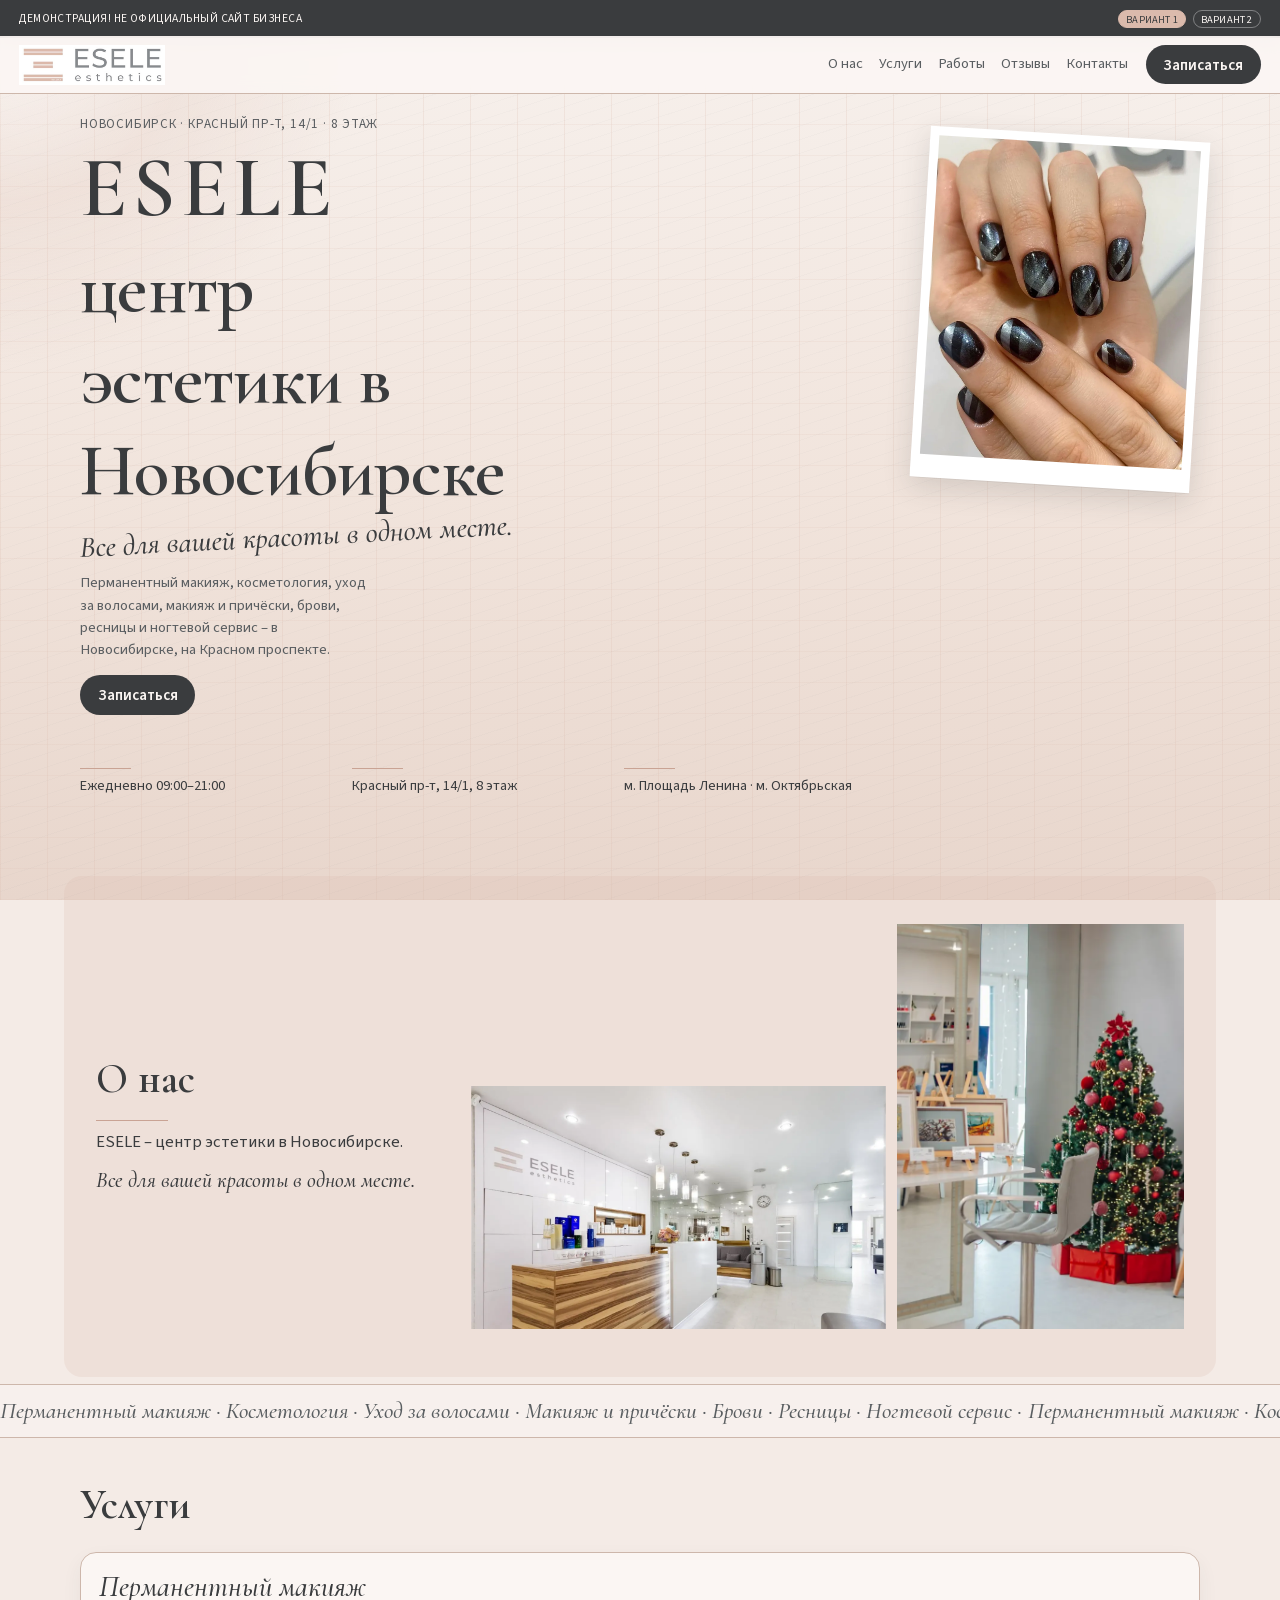
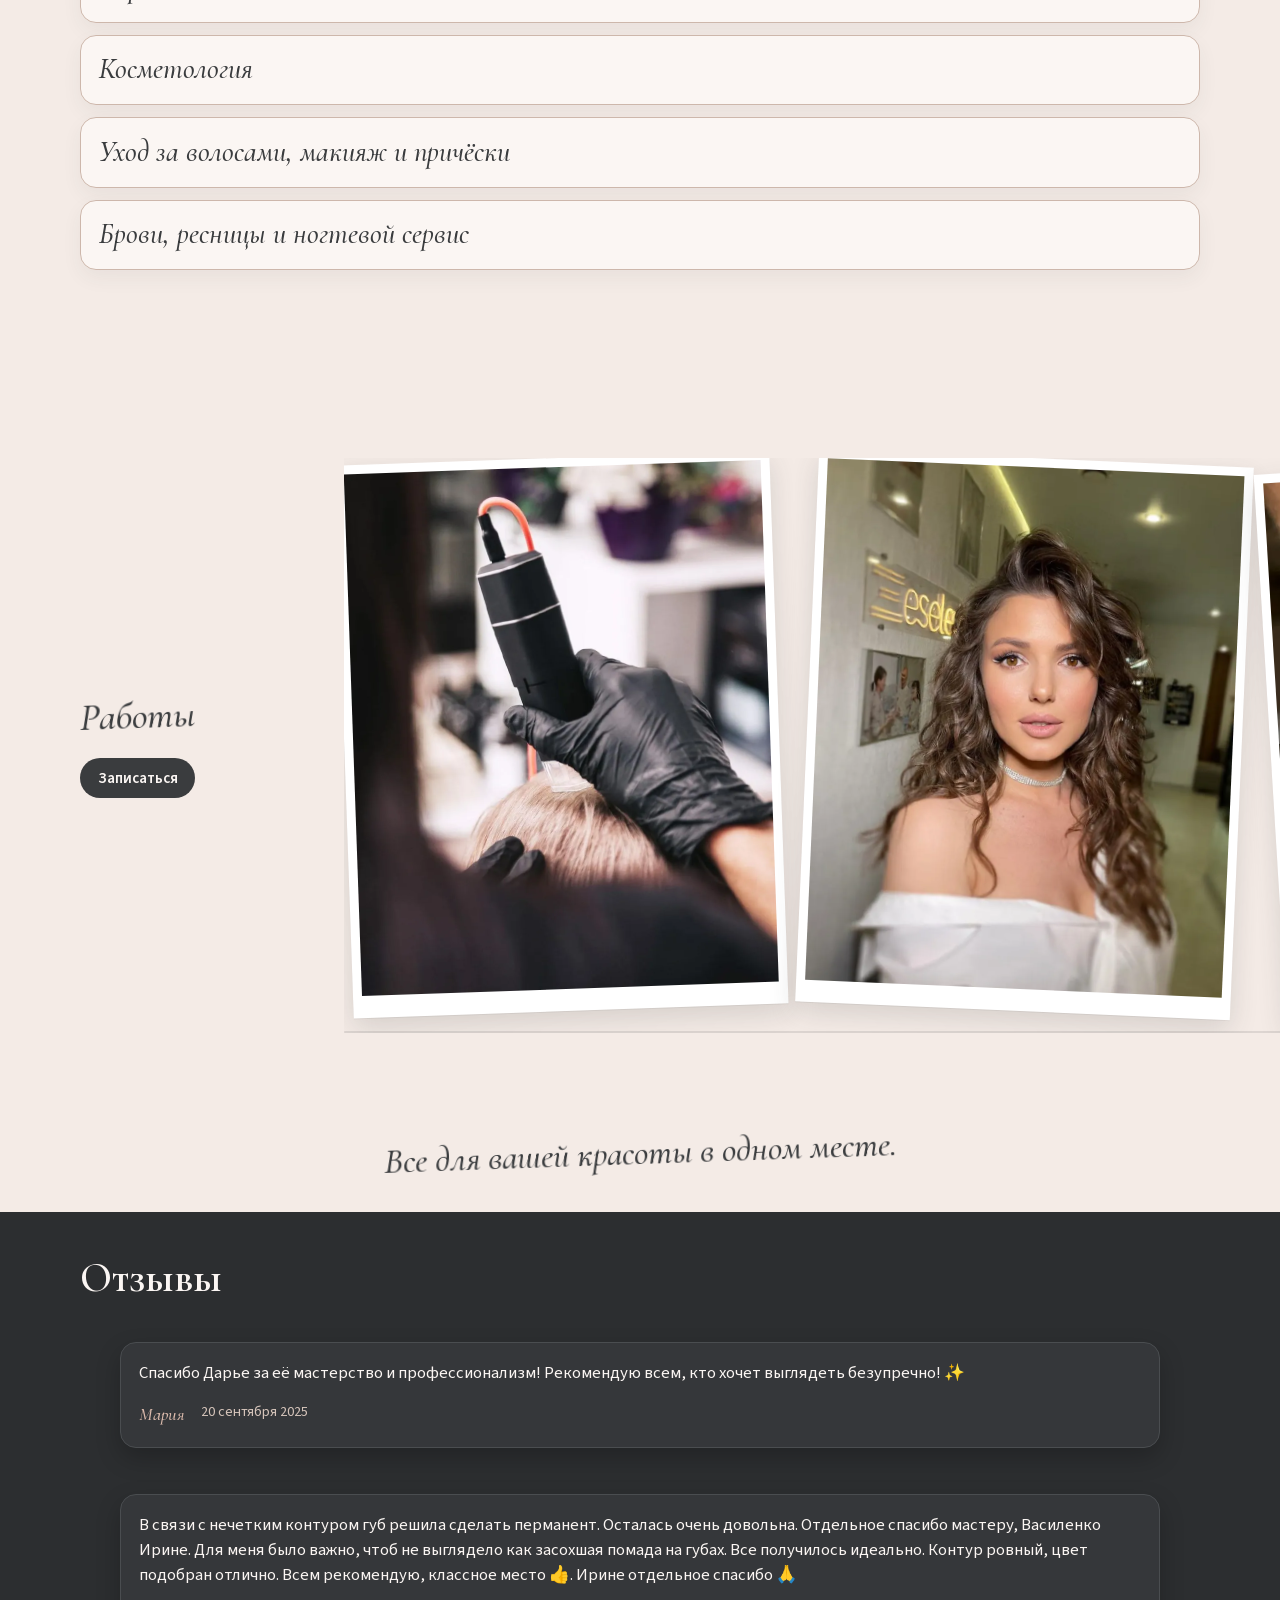
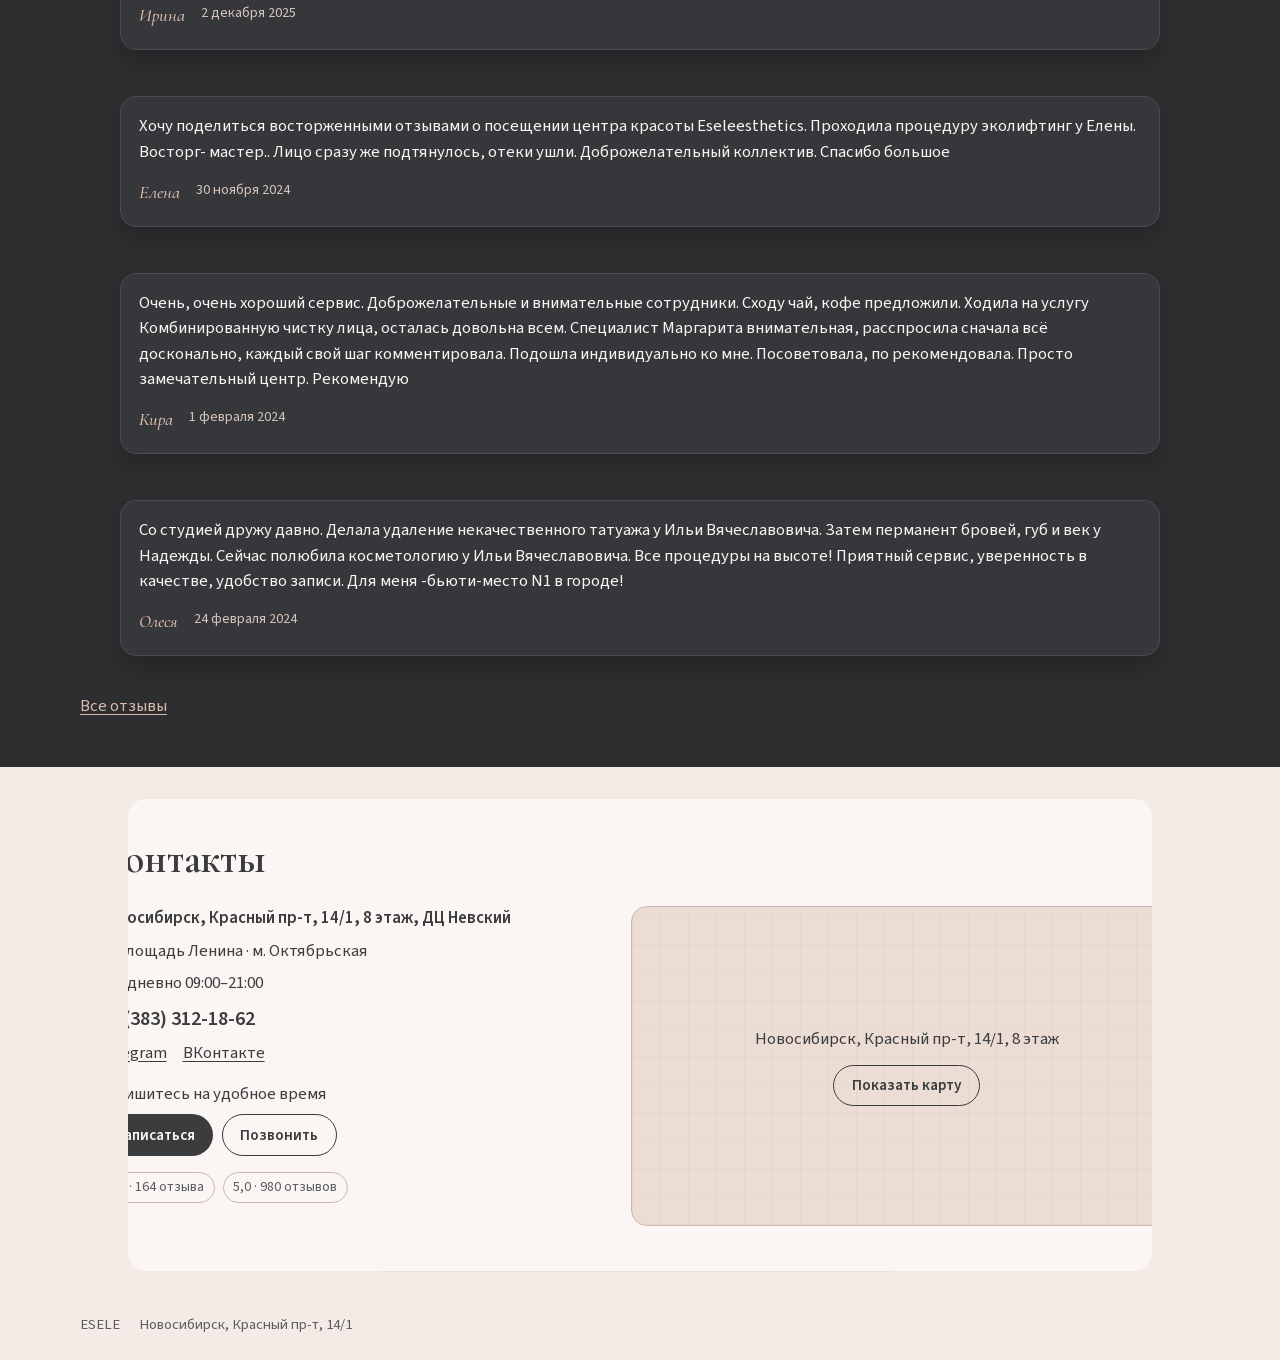
==== index.html @ 3fd89e83 "Demo site" ====
<!DOCTYPE html>
<html lang="ru">
<head>
<meta charset="utf-8">
<meta name="viewport" content="width=device-width, initial-scale=1.0">
<meta name="robots" content="noindex, nofollow">
<title>ESELE · центр эстетики в Новосибирске</title>
<meta name="description" content="ESELE – центр эстетики в Новосибирске. Перманентный макияж, косметология, уход за волосами, макияж и причёски, брови, ресницы и ногтевой сервис.">
<meta name="theme-color" content="#DBBAAC">
<link rel="icon" sizes="any" href="logos/favicon.ico">
<link rel="icon" type="image/png" sizes="32x32" href="logos/favicon-32x32.png">
<link rel="apple-touch-icon" sizes="180x180" href="logos/apple-touch-icon.png">
<link rel="preload" href="fonts/cormorant-600.woff2" as="font" type="font/woff2" crossorigin>
<link rel="preload" href="fonts/source-sans-400.woff2" as="font" type="font/woff2" crossorigin>
<link rel="stylesheet" href="css/fonts.css">
<link rel="stylesheet" href="css/styles.css">
<script>
(function(){var q=window.matchMedia("(prefers-reduced-motion: no-preference)");if(!q.matches)return;var h=document.documentElement;h.classList.add("m-on");setTimeout(function(){if(!h.classList.contains("m-ready"))h.classList.remove("m-on");},2500);})();
</script>
</head>
<body>
<a class="skip" href="#main">К содержанию</a>
<div class="spot" aria-hidden="true"></div>

<div class="demo" role="note">
  <p class="demo-line">ДЕМОНСТРАЦИЯ! НЕ ОФИЦИАЛЬНЫЙ САЙТ БИЗНЕСА</p>
  <nav class="switch" aria-label="Варианты макета">
    <a href="./" aria-current="page">Вариант 1</a>
    <a href="v2/">Вариант 2</a>
  </nav>
</div>

<header class="head">
  <a class="sign" href="#main">
    <img src="logos/logo.png" alt="ESELE esthetics" width="567" height="156">
  </a>
  <nav class="nav" aria-label="Разделы">
    <a href="#about">О нас</a>
    <a href="#services">Услуги</a>
    <a href="#gallery">Работы</a>
    <a href="#reviews">Отзывы</a>
    <a href="#contacts">Контакты</a>
  </nav>
  <a class="btn btn-book" href="https://n72038.yclients.com/company/84862/personal/select-services?o=">Записаться</a>
  <button class="burger" type="button" aria-expanded="false" aria-controls="menu" aria-label="Открыть меню">
    <span></span><span></span>
  </button>
</header>

<nav class="menu" id="menu" hidden>
  <a href="#about">О нас</a>
  <a href="#services">Услуги</a>
  <a href="#gallery">Работы</a>
  <a href="#reviews">Отзывы</a>
  <a href="#contacts">Контакты</a>
</nav>

<div class="top-spacer" aria-hidden="true"></div>

<main id="main">
  <section class="hero" aria-label="Первый экран">
    <div class="hero-copy">
      <p class="brow" data-rv data-h="2">Новосибирск · Красный пр-т, 14/1 · 8 этаж</p>
      <h1 data-words data-rv data-h="0">ESELE центр эстетики в Новосибирске</h1>
      <p class="note" data-rv data-h="2">Все для вашей красоты в одном месте.</p>
      <p class="visit" data-rv data-h="2">Перманентный макияж, косметология, уход за волосами, макияж и причёски, брови, ресницы и ногтевой сервис – в Новосибирске, на Красном проспекте.</p>
      <a class="btn btn-hero" href="https://n72038.yclients.com/company/84862/personal/select-services?o=">Записаться</a>
    </div>
    <figure class="polaroid hero-shot" data-tilt data-pin data-rv data-h="1">
      <img src="img/work-nails-manicure.webp" alt="Геометрический маникюр с покрытием кошачий глаз" width="986" height="1200" fetchpriority="high">
    </figure>
    <ul class="facts">
      <li data-rv data-h="2"><span class="rule" aria-hidden="true"></span>Ежедневно 09:00–21:00</li>
      <li data-rv data-h="2"><span class="rule" aria-hidden="true"></span>Красный пр-т, 14/1, 8 этаж</li>
      <li data-rv data-h="2"><span class="rule" aria-hidden="true"></span>м. Площадь Ленина · м. Октябрьская</li>
    </ul>
  </section>

  <section class="about" id="about" data-tone="soft">
    <div class="about-text">
      <h2 data-words data-rv>О нас</h2>
      <span class="rule rule-lead" data-rv aria-hidden="true"></span>
      <p data-rv>ESELE – центр эстетики в Новосибирске.</p>
      <p class="motto" data-lit data-rv>Все для вашей красоты в одном месте.</p>
    </div>
    <div class="about-photos" data-stagger>
      <figure class="shot" data-rv="cur">
        <img src="img/interior-reception-desk-esele-wall.webp" alt="Ресепшен и стена с знаком ESELE esthetics" width="1386" height="814" loading="lazy">
      </figure>
      <figure class="shot" data-rv="cur">
        <img src="img/interior-art-easels-christmas-tree.webp" alt="Уголок с мольбертами, зеркалом и ёлкой" width="613" height="866" loading="lazy">
      </figure>
    </div>
  </section>

  <div class="ticker" aria-hidden="true">
    <div class="ticker-track">
      <span class="ticker-run">Перманентный макияж · Косметология · Уход за волосами · Макияж и причёски · Брови · Ресницы · Ногтевой сервис · </span>
      <span class="ticker-run">Перманентный макияж · Косметология · Уход за волосами · Макияж и причёски · Брови · Ресницы · Ногтевой сервис · </span>
    </div>
  </div>

  <section class="services" id="services">
    <h2 data-words data-rv>Услуги</h2>
    <div class="stack" data-stack>
      <article class="card">
        <h3>Перманентный макияж</h3>
      </article>
      <article class="card">
        <h3>Косметология</h3>
      </article>
      <article class="card">
        <h3>Уход за волосами, макияж и причёски</h3>
      </article>
      <article class="card">
        <h3>Брови, ресницы и ногтевой сервис</h3>
      </article>
    </div>
  </section>

  <section class="gallery" id="gallery" data-lane>
    <div class="lane-pin">
      <div class="gallery-note">
        <h2 class="note" data-words data-rv>Работы</h2>
        <a class="btn" href="https://n72038.yclients.com/company/84862/personal/select-services?o=">Записаться</a>
      </div>
      <div class="lane-view">
        <div class="lane-track">
          <figure class="polaroid" data-pin data-rv>
            <img src="img/work-scalp-handheld-device.webp" alt="Работа с кожей головы: ручной аппарат на светлых волосах" width="960" height="1200" loading="lazy">
          </figure>
          <figure class="polaroid" data-pin data-rv>
            <img src="img/work-hair-curls-makeup.webp" alt="Макияж и длинные локоны" width="880" height="1100" loading="lazy">
          </figure>
          <figure class="polaroid" data-pin data-rv>
            <img src="img/work-pmu-lips-before-after.webp" alt="Перманентный макияж губ, два кадра рядом" width="1100" height="1100" loading="lazy">
          </figure>
          <figure class="polaroid" data-pin data-rv>
            <img src="img/work-pmu-brows-before-after.webp" alt="Оформление бровей, два кадра рядом" width="1100" height="1100" loading="lazy">
          </figure>
          <figure class="polaroid" data-pin data-rv>
            <img src="img/work-pmu-eyeliner-before-after.webp" alt="Межресничная стрелка, два кадра рядом" width="1100" height="1100" loading="lazy">
          </figure>
          <figure class="polaroid" data-pin data-rv>
            <img src="img/work-makeup-hair-evening.webp" alt="Макияж и собранная причёска" width="827" height="1100" loading="lazy">
          </figure>
          <figure class="polaroid" data-pin data-rv>
            <img src="img/work-brow-tint-correction.webp" alt="Окрашивание и коррекция бровей" width="565" height="1000" loading="lazy">
          </figure>
          <figure class="polaroid" data-pin data-rv>
            <img src="img/work-skin-before-after.webp" alt="Уход за кожей, два кадра лба рядом" width="562" height="1000" loading="lazy">
          </figure>
        </div>
        <div class="lane-progress" aria-hidden="true"><i></i></div>
      </div>
    </div>
  </section>

  <p class="motto-line" data-rv><span>Все для вашей красоты в одном месте.</span></p>

  <section class="reviews" id="reviews" data-tone="dark">
    <h2 data-words data-rv>Отзывы</h2>
    <div class="stack" data-stack>
      <blockquote class="card">
        <p>Спасибо Дарье за её мастерство и профессионализм! Рекомендую всем, кто хочет выглядеть безупречно! ✨</p>
        <footer><cite>Мария</cite> <time datetime="2025-09-20">20 сентября 2025</time></footer>
      </blockquote>
      <blockquote class="card">
        <p>В связи с нечетким контуром губ решила сделать перманент. Осталась очень довольна. Отдельное спасибо мастеру, Василенко Ирине. Для меня было важно, чтоб не выглядело как засохшая помада на губах. Все получилось идеально. Контур ровный, цвет подобран отлично. Всем рекомендую, классное место 👍. Ирине отдельное спасибо 🙏</p>
        <footer><cite>Ирина</cite> <time datetime="2025-12-02">2 декабря 2025</time></footer>
      </blockquote>
      <blockquote class="card">
        <p>Хочу поделиться восторженными отзывами о посещении центра красоты Eseleesthetics. Проходила процедуру эколифтинг у Елены. Восторг- мастер.. Лицо сразу же подтянулось, отеки ушли. Доброжелательный коллектив. Спасибо большое</p>
        <footer><cite>Елена</cite> <time datetime="2024-11-30">30 ноября 2024</time></footer>
      </blockquote>
      <blockquote class="card">
        <p>Очень, очень хороший сервис. Доброжелательные и внимательные сотрудники. Сходу чай, кофе предложили. Ходила на услугу Комбинированную чистку лица, осталась довольна всем. Специалист Маргарита внимательная, расспросила сначала всё досконально, каждый свой шаг комментировала. Подошла индивидуально ко мне. Посоветовала, по рекомендовала. Просто замечательный центр. Рекомендую</p>
        <footer><cite>Кира</cite> <time datetime="2024-02-01">1 февраля 2024</time></footer>
      </blockquote>
      <blockquote class="card">
        <p>Со студией дружу давно. Делала удаление некачественного татуажа у Ильи Вячеславовича. Затем перманент бровей, губ и век у Надежды. Сейчас полюбила косметологию у Ильи Вячеславовича. Все процедуры на высоте! Приятный сервис, уверенность в качестве, удобство записи. Для меня -бьюти-место N1 в городе!</p>
        <footer><cite>Олеся</cite> <time datetime="2024-02-24">24 февраля 2024</time></footer>
      </blockquote>
    </div>
    <p class="reviews-all"><a href="https://yandex.ru/maps/org/esele_esthetics_by_eselevich/1542896835/reviews/">Все отзывы</a></p>
  </section>

  <section class="contacts" id="contacts" data-panel>
    <h2 data-words data-rv>Контакты</h2>
    <div class="contacts-grid">
      <div class="contacts-info">
        <p class="place">Новосибирск, Красный пр-т, 14/1, 8 этаж, ДЦ Невский</p>
        <p class="metro">м. Площадь Ленина · м. Октябрьская</p>
        <p class="hours">Ежедневно 09:00–21:00</p>
        <p><a class="tel" href="tel:+73833121862">+7 (383) 312-18-62</a></p>
        <p class="chats">
          <a href="https://t.me/esele_esthtetics_nsk">Telegram</a>
          <a href="https://vk.com/esele.esthetics_54">ВКонтакте</a>
        </p>
        <p class="book-line">Запишитесь на удобное время</p>
        <div class="book-row">
          <a class="btn" href="https://n72038.yclients.com/company/84862/personal/select-services?o=">Записаться</a>
          <a class="btn btn-ghost" href="tel:+73833121862">Позвонить</a>
        </div>
        <p class="ratings">
          <a class="badge" href="https://yandex.ru/maps/org/esele_esthetics_by_eselevich/1542896835/">4,9 · 164 отзыва</a>
          <a class="badge" href="https://2gis.ru/novosibirsk/firm/141265770695436">5,0 · 980 отзывов</a>
        </p>
      </div>
      <div class="map" data-map>
        <p class="map-addr">Новосибирск, Красный пр-т, 14/1, 8 этаж</p>
        <button type="button" class="btn btn-ghost" data-map-btn>Показать карту</button>
      </div>
    </div>
  </section>
</main>

<footer class="foot">
  <p>ESELE</p>
  <p>Новосибирск, Красный пр-т, 14/1</p>
</footer>

<script src="js/motion.js" defer></script>
</body>
</html>
---- css/fonts.css ----
@font-face {
  font-family: "Cormorant Garamond";
  font-style: normal;
  font-weight: 600;
  font-display: swap;
  src: url("../fonts/cormorant-600.woff2") format("woff2");
}
@font-face {
  font-family: "Cormorant Garamond";
  font-style: italic;
  font-weight: 500;
  font-display: swap;
  src: url("../fonts/cormorant-italic-500.woff2") format("woff2");
}
@font-face {
  font-family: "Source Sans 3";
  font-style: normal;
  font-weight: 400;
  font-display: swap;
  src: url("../fonts/source-sans-400.woff2") format("woff2");
}
@font-face {
  font-family: "Source Sans 3";
  font-style: normal;
  font-weight: 600;
  font-display: swap;
  src: url("../fonts/source-sans-600.woff2") format("woff2");
}
---- css/styles.css ----
/* ESELE v1 · T3 Board */
:root {
  --peach: #DBBAAC;
  --peach-deep: #C9A394;
  --ink: #3A3C3E;
  --ink-soft: #5A5E61;
  --grey: #878B8E;
  --paper: #F4EBE6;
  --paper-2: #EBDCD4;
  --cream: #FBF6F3;
  --white: #fff;
  --dark: #2C2E30;
  --dark-2: #3A3C3E;
  --line: #CDB7AB;
  --top-h: 108px;
  --ease: cubic-bezier(.16, 1, .3, 1);
  --radius: 18px;
  --max: 1120px;
}
*, *::before, *::after { box-sizing: border-box; }
html, body { overflow-x: clip; }
html {
  scroll-behavior: smooth;
  background: var(--paper);
}
@media (prefers-reduced-motion: reduce) {
  html { scroll-behavior: auto; }
}
body {
  margin: 0;
  color: var(--ink);
  font-family: "Source Sans 3", system-ui, sans-serif;
  font-weight: 400;
  font-size: 1.05rem;
  line-height: 1.5;
  background: transparent;
  min-height: 100svh;
}
body::before {
  content: "";
  position: fixed;
  inset: 0;
  z-index: -2;
  height: 100lvh;
  pointer-events: none;
  background:
    repeating-linear-gradient(-18deg, rgba(135, 139, 142, .035) 0 1px, transparent 1px 13px),
    repeating-linear-gradient(90deg, rgba(219, 186, 172, .22) 0 1px, transparent 1px 47px),
    repeating-linear-gradient(0deg, rgba(219, 186, 172, .14) 0 1px, transparent 1px 31px),
    linear-gradient(180deg, #F7F1ED 0%, #F1E4DC 55%, #E8D6CC 100%);
}
.spot {
  position: fixed;
  z-index: -1;
  width: 58vmax;
  height: 58vmax;
  border-radius: 50%;
  pointer-events: none;
  top: 0;
  left: 0;
  translate: -50% -50%;
  background: radial-gradient(circle, rgba(255, 255, 255, .5) 0%, rgba(219, 186, 172, .2) 38%, transparent 70%);
  opacity: 0;
}
@media (hover: hover) and (pointer: fine) {
  .spot { opacity: 1; }
}
img { max-width: 100%; height: auto; display: block; }
a {
  color: inherit;
  text-underline-offset: .18em;
}
a:focus-visible,
button:focus-visible {
  outline: 2px solid var(--ink);
  outline-offset: 3px;
}
.skip {
  position: absolute;
  left: 12px;
  top: -40px;
  z-index: 80;
  padding: .4rem .7rem;
  background: var(--ink);
  color: var(--cream);
  text-decoration: none;
}
.skip:focus { top: calc(var(--top-h) + 8px); }

/* Demo strip + header */
.demo,
.head {
  position: fixed;
  left: 0;
  right: 0;
  z-index: 50;
}
.demo {
  top: 0;
  display: flex;
  align-items: center;
  justify-content: space-between;
  gap: .6rem;
  min-height: 36px;
  padding: .25rem .8rem;
  background: var(--ink);
  color: var(--cream);
  font-size: .68rem;
  letter-spacing: .04em;
  text-transform: uppercase;
  line-height: 1.25;
}
.demo-line { margin: 0; }
.switch { display: flex; gap: .4rem; flex-shrink: 0; }
.switch a {
  color: var(--cream);
  text-decoration: none;
  border: 1px solid rgba(255, 255, 255, .35);
  padding: .12rem .45rem;
  border-radius: 999px;
  font-size: .65rem;
  letter-spacing: .02em;
}
.switch a[aria-current="page"] {
  background: var(--peach);
  color: var(--ink);
  border-color: var(--peach);
}
.head {
  top: 36px;
  display: flex;
  align-items: center;
  gap: .7rem;
  min-height: 58px;
  padding: .35rem .8rem;
  background: rgba(251, 246, 243, .92);
  backdrop-filter: blur(8px);
  border-bottom: 1px solid var(--line);
}
.sign { display: flex; align-items: center; flex-shrink: 0; text-decoration: none; }
.sign img { width: auto; height: 34px; }
.nav {
  display: none;
  gap: 1rem;
  margin-left: auto;
  margin-right: .4rem;
  font-size: .92rem;
}
.nav a { text-decoration: none; color: var(--ink-soft); }
.nav a:hover { color: var(--ink); }
.btn {
  display: inline-flex;
  align-items: center;
  justify-content: center;
  padding: .55rem 1.1rem;
  background: var(--ink);
  color: var(--cream);
  text-decoration: none;
  border: 0;
  border-radius: 999px;
  font: 600 .95rem "Source Sans 3", system-ui, sans-serif;
  cursor: pointer;
  white-space: nowrap;
}
.btn:hover { background: #252628; }
.btn-ghost {
  background: transparent;
  color: var(--ink);
  border: 1px solid var(--ink);
}
.btn-ghost:hover { background: var(--ink); color: var(--cream); }
.btn-book { flex-shrink: 0; }
.btn-hero { margin-top: .4rem; }
.burger {
  display: inline-flex;
  flex-direction: column;
  justify-content: center;
  gap: 5px;
  width: 42px;
  height: 42px;
  margin-left: .1rem;
  padding: 0;
  border: 0;
  background: transparent;
  cursor: pointer;
  flex-shrink: 0;
}
.burger span {
  display: block;
  width: 20px;
  height: 2px;
  margin-inline: auto;
  background: var(--ink);
  transition: transform .3s var(--ease), opacity .3s;
}
.burger[aria-expanded="true"] span:first-child { transform: translateY(3.5px) rotate(45deg); }
.burger[aria-expanded="true"] span:last-child { transform: translateY(-3.5px) rotate(-45deg); }
.menu {
  position: fixed;
  top: var(--top-h);
  left: 0;
  right: 0;
  z-index: 45;
  display: flex;
  flex-direction: column;
  padding: .6rem .9rem 1rem;
  background: var(--cream);
  border-bottom: 1px solid var(--line);
}
.menu[hidden] { display: none; }
.menu a {
  padding: .7rem 0;
  text-decoration: none;
  border-bottom: 1px solid var(--line);
  font-size: 1.05rem;
}
.top-spacer { height: var(--top-h); }

@media (min-width: 900px) {
  .nav { display: flex; }
  .burger { display: none; }
  .menu { display: none !important; }
  .sign img { height: 40px; }
  .demo { min-height: 38px; font-size: .72rem; padding-inline: 1.2rem; }
  .head { padding-inline: 1.2rem; }
}


@media (max-width: 420px) {
  .demo { gap: .4rem; padding: .2rem .5rem; font-size: .58rem; letter-spacing: .02em; }
  .switch a { padding: .1rem .35rem; }
  .sign img { height: 28px; }
  .btn-book { padding: .42rem .7rem; font-size: .82rem; }
  .head { padding: .3rem .55rem; min-height: 52px; gap: .45rem; }
}

/* Hero */
.hero {
  display: flex;
  flex-direction: column;
  gap: .7rem;
  width: min(var(--max), calc(100% - 2rem));
  margin: 0 auto;
  padding: .45rem 0 1.2rem;
}
.hero-copy { display: flex; flex-direction: column; align-items: flex-start; }
.brow {
  margin: 0 0 .35rem;
  font-size: .82rem;
  letter-spacing: .06em;
  text-transform: uppercase;
  color: var(--ink-soft);
}
h1, h2, h3 { font-family: "Cormorant Garamond", Georgia, serif; font-weight: 600; line-height: 1.1; margin: 0; }
h1 {
  font-size: clamp(1.95rem, 8.4vw, 3.4rem);
  letter-spacing: -.01em;
  max-width: 14ch;
}
h1 .w:first-child {
  display: block;
  font-size: 1.18em;
  letter-spacing: .06em;
}
h2 { font-size: clamp(1.7rem, 5vw, 2.6rem); }
.note {
  font-family: "Cormorant Garamond", Georgia, serif;
  font-style: italic;
  font-weight: 500;
  font-size: clamp(1.4rem, 4.6vw, 1.85rem);
  line-height: 1.25;
  margin: .5rem 0 .35rem;
  rotate: -3deg;
  transform-origin: left center;
}
.visit {
  margin: 0 0 .5rem;
  max-width: 42ch;
  color: var(--ink-soft);
  font-size: .92rem;
}
.hero-shot {
  width: min(160px, 46vw);
  margin: .1rem 0 0;
  rotate: var(--tilt, 3deg);
}
.polaroid {
  background: var(--white);
  padding: .55rem .55rem 1.4rem;
  box-shadow: 0 10px 28px rgba(58, 60, 62, .16), 0 1px 0 rgba(58, 60, 62, .06);
  margin: 0;
}
.polaroid img { width: 100%; height: auto; }
.facts {
  list-style: none;
  margin: .2rem 0 0;
  padding: 0;
  display: grid;
  gap: .5rem;
}
.facts li { margin: 0; font-size: .9rem; overflow-wrap: anywhere; }
@media (min-width: 360px) and (max-width: 387px) {
  .facts { grid-template-columns: repeat(3, minmax(0, 1fr)); gap: .4rem .5rem; }
  .facts li { font-size: .75rem; line-height: 1.3; }
}
.rule {
  display: block;
  width: 3.2rem;
  height: 1px;
  margin-bottom: .35rem;
  background: var(--peach-deep);
  transform-origin: left center;
}
@media (min-width: 720px) {
  .hero {
    display: grid;
    grid-template-columns: 1fr min(280px, 34vw);
    grid-template-areas: "copy shot" "facts shot";
    gap: 1.2rem 2.5rem;
    align-items: start;
    padding: 1.2rem 0 3rem;
    min-height: calc(100svh - var(--top-h) - 1.5rem);
  }
  .hero-copy { grid-area: copy; }
  .hero-shot { grid-area: shot; width: 100%; margin-top: 1.2rem; rotate: var(--tilt, 3.5deg); }
  .facts { grid-area: facts; grid-template-columns: repeat(3, 1fr); gap: 1rem; }
  h1 { font-size: clamp(2.8rem, 6vw, 4.6rem); max-width: 12ch; }
}

/* About */
.about,
.services,
.gallery,
.reviews,
.contacts {
  width: min(var(--max), calc(100% - 2rem));
  margin: 0 auto;
  padding: 2.4rem 0;
  scroll-margin-top: calc(var(--top-h) + 10px);
}
.about {
  display: grid;
  gap: 1.4rem;
  padding: 2.6rem 1rem;
  width: min(var(--max), 100%);
  background: rgba(219, 186, 172, .22);
  border-radius: 0;
}
.about p { margin: .55rem 0 0; max-width: 42ch; }
.motto {
  font-family: "Cormorant Garamond", Georgia, serif;
  font-style: italic;
  font-size: 1.35rem;
}
.rule-lead { width: 4.5rem; margin: .7rem 0 .2rem; }
.about-photos {
  display: grid;
  grid-template-columns: 1.3fr .9fr;
  gap: .7rem;
  align-items: end;
}
.shot { margin: 0; overflow: clip; }
.shot img { width: 100%; height: auto; }
@media (min-width: 800px) {
  .about {
    grid-template-columns: min(340px, 36%) 1fr;
    gap: 2.2rem;
    align-items: center;
    padding: 3rem 2rem;
    width: min(calc(var(--max) + 2rem), calc(100% - 1rem));
    border-radius: var(--radius);
  }
}

/* Ticker */
.ticker {
  overflow: clip;
  border-block: 1px solid var(--line);
  background: rgba(255, 255, 255, .28);
  margin: .4rem 0;
}
.ticker-track {
  display: flex;
  width: max-content;
  font-family: "Cormorant Garamond", Georgia, serif;
  font-style: italic;
  font-size: clamp(1.05rem, 3.4vw, 1.45rem);
  white-space: nowrap;
  padding: .55rem 0;
  color: var(--ink-soft);
}
.ticker-run { padding-right: .4rem; }
@media (prefers-reduced-motion: no-preference) {
  html.m-on .ticker-track { animation: tick 36s linear infinite; }
}
@keyframes tick {
  from { transform: translateX(0); }
  to { transform: translateX(-50%); }
}

/* Services + reviews stacks */
.services h2,
.reviews h2,
.contacts h2 { margin-bottom: 1.1rem; }
.stack { display: grid; gap: 12px; }
.card {
  background: var(--cream);
  border: 1px solid var(--line);
  border-radius: 16px;
  padding: 1.1rem 1.15rem 1.2rem;
  box-shadow: 0 8px 20px rgba(58, 60, 62, .06);
}
.services .card h3 {
  font-family: "Cormorant Garamond", Georgia, serif;
  font-style: italic;
  font-weight: 500;
  font-size: clamp(1.35rem, 3.5vw, 1.8rem);
}
@media (prefers-reduced-motion: no-preference) {
  html.m-on .stack[data-stack] .card {
    position: sticky;
    top: calc(var(--top-h) + 12px);
  }
}

/* Gallery */
.gallery { padding-top: 2.2rem; }
.gallery-note .note,
.gallery-note h2 {
  font-family: "Cormorant Garamond", Georgia, serif;
  font-style: italic;
  font-weight: 500;
  font-size: clamp(1.7rem, 5vw, 2.4rem);
  rotate: -2deg;
  transform-origin: left center;
  margin: 0 0 .7rem;
}
.gallery-note { margin-bottom: 1rem; }
.lane-track {
  display: grid;
  grid-template-columns: repeat(2, minmax(0, 1fr));
  gap: 14px 12px;
  align-items: start;
}
.lane-track .polaroid {
  width: 100%;
  rotate: -2deg;
}
.lane-track .polaroid:nth-child(even) { rotate: 2.5deg; margin-top: .7rem; }
.lane-track .polaroid:nth-child(3n) { rotate: -3.5deg; }
.lane-track .polaroid:nth-child(4n) { rotate: 1.8deg; }
.lane-progress { display: none; height: 2px; background: rgba(58, 60, 62, .12); margin-top: 1.2rem; border-radius: 2px; overflow: hidden; }
.lane-progress i {
  display: block;
  height: 100%;
  width: 100%;
  background: var(--peach-deep);
  transform: scaleX(0);
  transform-origin: left center;
}
@media (min-width: 600px) {
  .lane-track { grid-template-columns: repeat(3, minmax(0, 1fr)); }
}
@media (min-width: 1280px) {
  .lane-track { grid-template-columns: repeat(3, minmax(0, 1fr)); }
  html:not(.m-on) .lane-track { grid-template-columns: repeat(4, minmax(0, 1fr)); }
}
@media (min-width: 900px) and (prefers-reduced-motion: no-preference) {
  html.m-on .gallery.lane-on {
    height: var(--lane-h, auto);
  }
  html.m-on .gallery.lane-on .lane-pin {
    position: sticky;
    top: var(--top-h);
    display: grid;
    grid-template-columns: min(240px, 24%) 1fr;
    gap: 1.5rem;
    align-items: center;
    height: calc(100svh - var(--top-h));
    padding-block: 1rem;
  }
  html.m-on .gallery.lane-on .gallery-note { margin: 0; }
  html.m-on .gallery.lane-on .lane-view { overflow: clip; }
  html.m-on .gallery.lane-on .lane-track {
    display: flex;
    flex-wrap: nowrap;
    align-items: center;
    gap: 28px;
    width: max-content;
  }
  html.m-on .gallery.lane-on .lane-track .polaroid {
    width: auto;
    max-height: 64svh;
    margin: 0;
    flex: 0 0 auto;
  }
  html.m-on .gallery.lane-on .lane-track .polaroid img {
    width: auto;
    height: min(58svh, 560px);
    max-width: none;
  }
  html.m-on .gallery.lane-on .lane-progress { display: block; }
}


@media (max-width: 899px) and (prefers-reduced-motion: no-preference) {
  html.m-on .gallery-note {
    position: sticky;
    top: var(--top-h);
    z-index: 4;
    display: flex;
    align-items: center;
    justify-content: space-between;
    gap: .6rem;
    max-height: 64px;
    margin: 0 0 .8rem;
    padding: .3rem 0 .35rem;
    background: color-mix(in srgb, var(--paper) 92%, white);
  }
  html.m-on .gallery-note h2 {
    font-size: 1.4rem;
    margin: 0;
    rotate: -2deg;
  }
  html.m-on .gallery-note .btn { padding: .35rem .8rem; font-size: .85rem; }
}
/* Motto band */
.motto-line {
  width: min(var(--max), calc(100% - 2rem));
  margin: .4rem auto 0;
  font-family: "Cormorant Garamond", Georgia, serif;
  font-style: italic;
  font-size: clamp(1.4rem, 4.5vw, 2.2rem);
  text-align: center;
  rotate: -2deg;
  color: var(--ink);
}

/* Reviews */
.reviews {
  width: 100%;
  max-width: none;
  padding: 2.8rem 1rem 3rem;
  background: var(--dark);
  color: var(--cream);
  margin: 2rem 0 0;
}
.reviews h2,
.reviews .reviews-all,
.reviews .stack {
  width: min(var(--max), calc(100% - 0rem));
  margin-left: auto;
  margin-right: auto;
}
.reviews .card {
  background: #35373A;
  border-color: #4A4D50;
  color: var(--cream);
  box-shadow: 0 10px 24px rgba(0, 0, 0, .22);
}
.reviews .card p { margin: 0 0 .9rem; }
.reviews .card footer {
  display: flex;
  flex-wrap: wrap;
  gap: .4rem 1rem;
  font-size: .9rem;
  color: #D5C4BA;
}
.reviews cite { font-style: italic; font-family: "Cormorant Garamond", Georgia, serif; font-size: 1.15rem; color: var(--peach); }
.reviews time { font-style: normal; }
.reviews-all { margin: 1.3rem auto 0; }
.reviews-all a { color: var(--peach); }

/* Contacts */
.contacts[data-panel] {
  clip-path: inset(0 var(--fx, 0) round 18px);
  background: var(--cream);
  padding: 2.4rem 1.1rem 2.8rem;
  width: min(var(--max), calc(100% - 1.2rem));
  box-shadow: 0 12px 36px rgba(58, 60, 62, .08);
  margin: 2rem auto 1.5rem;
}
.contacts-grid { display: grid; gap: 1.4rem; }
.contacts-info p { margin: 0 0 .45rem; }
.place { font-weight: 600; }
.tel { font-size: 1.25rem; font-weight: 600; text-decoration: none; }
.chats { display: flex; gap: 1rem; }
.book-line { margin-top: 1rem !important; }
.book-row { display: flex; flex-wrap: wrap; gap: .55rem; margin: .3rem 0 1rem; }
.ratings { display: flex; flex-wrap: wrap; gap: .5rem; margin-top: .4rem !important; }
.badge {
  display: inline-flex;
  align-items: center;
  padding: .25rem .6rem;
  border: 1px solid var(--line);
  border-radius: 999px;
  text-decoration: none;
  font-size: .88rem;
  color: var(--ink-soft);
}
.map {
  min-height: 240px;
  height: 240px;
  border: 1px solid var(--line);
  border-radius: 16px;
  display: flex;
  flex-direction: column;
  align-items: center;
  justify-content: center;
  gap: .8rem;
  background:
    repeating-linear-gradient(90deg, rgba(219, 186, 172, .2) 0 1px, transparent 1px 28px),
    repeating-linear-gradient(0deg, rgba(219, 186, 172, .2) 0 1px, transparent 1px 28px),
    var(--paper-2);
  overflow: clip;
}
.map-addr { margin: 0; text-align: center; padding: 0 1rem; }
.map iframe {
  width: 100%;
  height: 100%;
  border: 0;
  display: block;
  border-radius: 16px;
}
.map.is-on { padding: 0; display: block; }
.map.is-on .map-addr,
.map.is-on [data-map-btn] { display: none; }
@media (min-width: 800px) {
  .contacts-grid { grid-template-columns: 1fr 1.1fr; gap: 2rem; align-items: stretch; }
  .map { height: auto; min-height: 320px; }
}

.foot {
  width: min(var(--max), calc(100% - 2rem));
  margin: 0 auto;
  padding: 1.2rem 0 2rem;
  display: flex;
  flex-wrap: wrap;
  gap: .3rem 1.2rem;
  color: var(--ink-soft);
  font-size: .92rem;
}
.foot p { margin: 0; }

/* Motion defaults = final visible state */
.w {
  display: inline-block;
  overflow: clip;
  padding-bottom: .14em;
  vertical-align: bottom;
}
.wi {
  display: block;
  translate: 0 0;
}
html.m-on [data-words][data-rv]:not(.in) .wi { translate: 0 110%; }
html.m-on [data-words] .wi {
  transition: translate 1s var(--ease) calc(var(--i, 0) * 70ms);
}
html.m-on h2[data-words] .wi { transition-duration: .9s; transition-delay: calc(var(--i, 0) * 60ms); }

html.m-on [data-rv]:not(.in) { opacity: 0; translate: 0 40px; }
html.m-on [data-rv] {
  transition: opacity 1s var(--ease) calc(var(--i, 0) * 70ms), translate 1s var(--ease) calc(var(--i, 0) * 70ms), rotate 1s var(--ease);
}
html.m-on [data-rv].in { opacity: 1; translate: 0 0; }

/* Hero photo stays visible: only pin, no hide */
html.m-on .hero-shot[data-rv]:not(.in) { opacity: 1; translate: 0 30px; rotate: 0deg; }
html.m-on .hero-shot[data-rv].in { opacity: 1; translate: 0 0; rotate: var(--tilt, 3deg); }
@media (min-width: 720px) {
  html.m-on .hero-shot[data-rv].in { rotate: var(--tilt, 3.5deg); }
}

/* Photo curtains for section shots */
html.m-on [data-rv="cur"]:not(.in) {
  opacity: 1;
  translate: none;
  clip-path: inset(8% 8% 8% 8%);
}
html.m-on [data-rv="cur"] {
  transition: clip-path 1.1s var(--ease), opacity .01s;
}
html.m-on [data-rv="cur"].in { clip-path: inset(0); }
html.m-on [data-rv="cur"].in.is-done { clip-path: none; }
html.m-on [data-rv="cur"] img {
  transform: scale(1.1);
  transition: transform 1.4s var(--ease);
}
html.m-on [data-rv="cur"].in img { transform: scale(1); }
html.m-on [data-rv="cur"].in.is-done img { transform: none; }

/* Pinning for gallery polaroids */
html.m-on .lane-track .polaroid[data-rv]:not(.in) {
  opacity: 1;
  translate: 0 30px;
  rotate: 0deg;
}
html.m-on .lane-track .polaroid[data-rv] {
  transition: translate 1s var(--ease) calc(var(--i, 0) * 80ms), rotate 1s var(--ease) calc(var(--i, 0) * 80ms), opacity .2s;
}

/* Drawn lines */
html.m-on .rule { transform: scaleX(1); transition: transform 1.2s var(--ease); }
html.m-on [data-rv]:not(.in) .rule,
html.m-on .rule[data-rv]:not(.in) { transform: scaleX(0); }

/* Line first in About, then text */
html.m-on .about .rule-lead[data-rv].in { transition-delay: 0s; }
html.m-on .about .about-text p[data-rv] { transition-delay: .2s; }

/* Light-up paragraph */
[data-lit] { opacity: 1; }
html.m-on [data-lit]:not(.is-lit) { opacity: .28; }
html.m-on [data-lit] { transition: opacity .9s var(--ease); }

@media (prefers-reduced-motion: reduce) {
  html.m-on [data-rv],
  html.m-on [data-rv] img,
  html.m-on .wi,
  html.m-on .rule { transition: none !important; clip-path: none !important; transform: none !important; translate: none !important; }
}
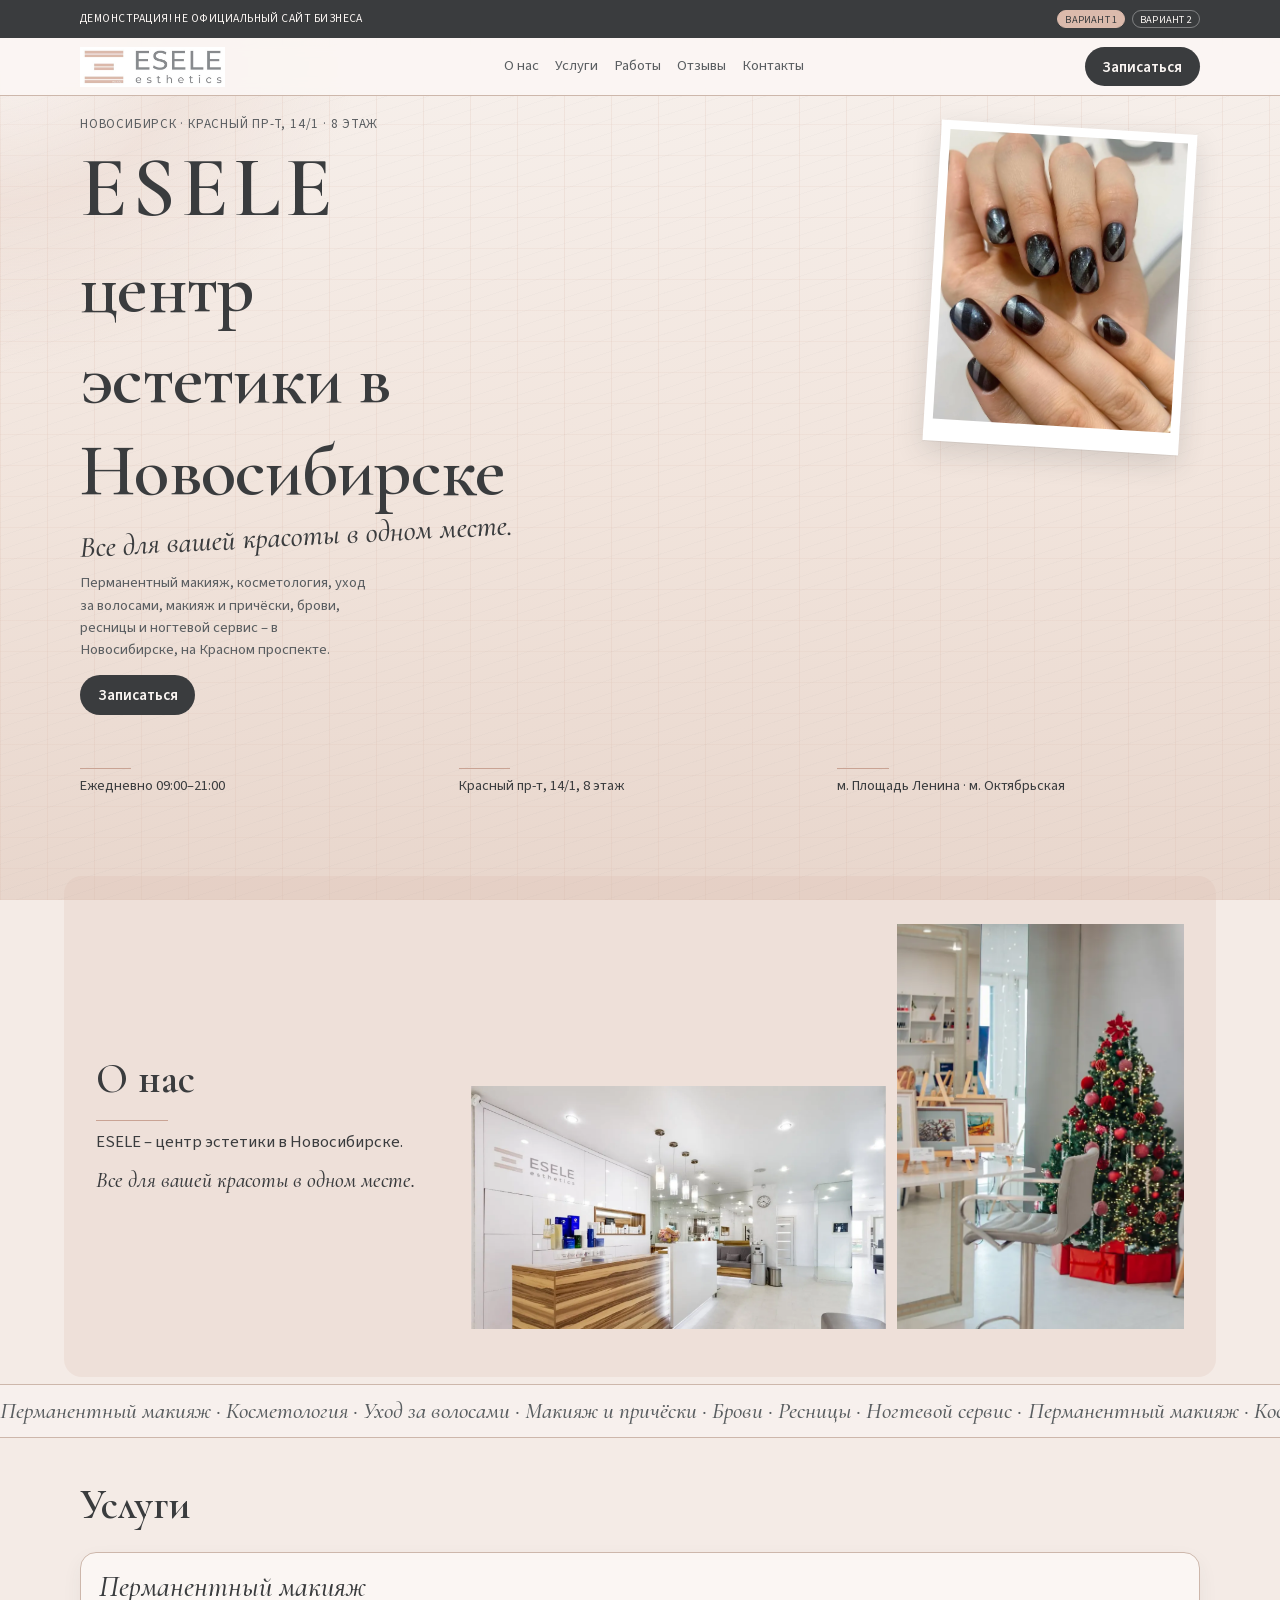
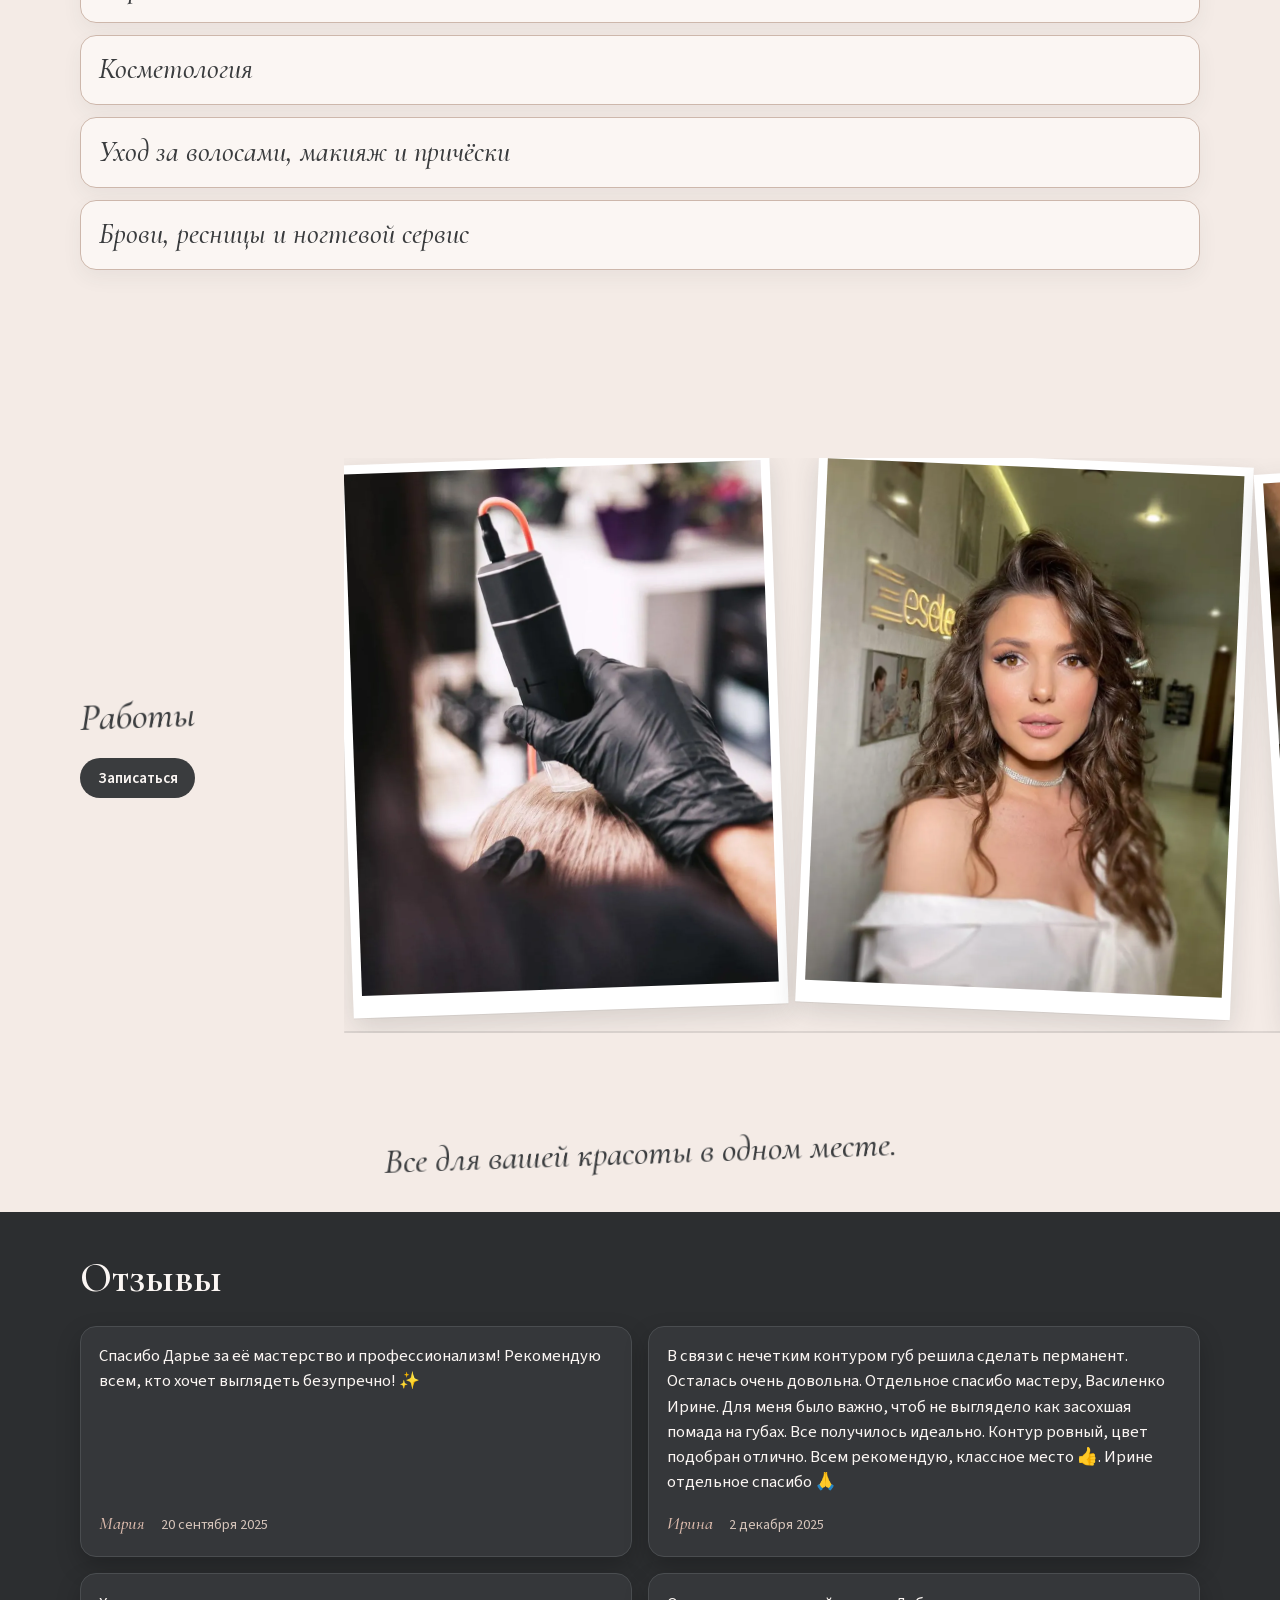
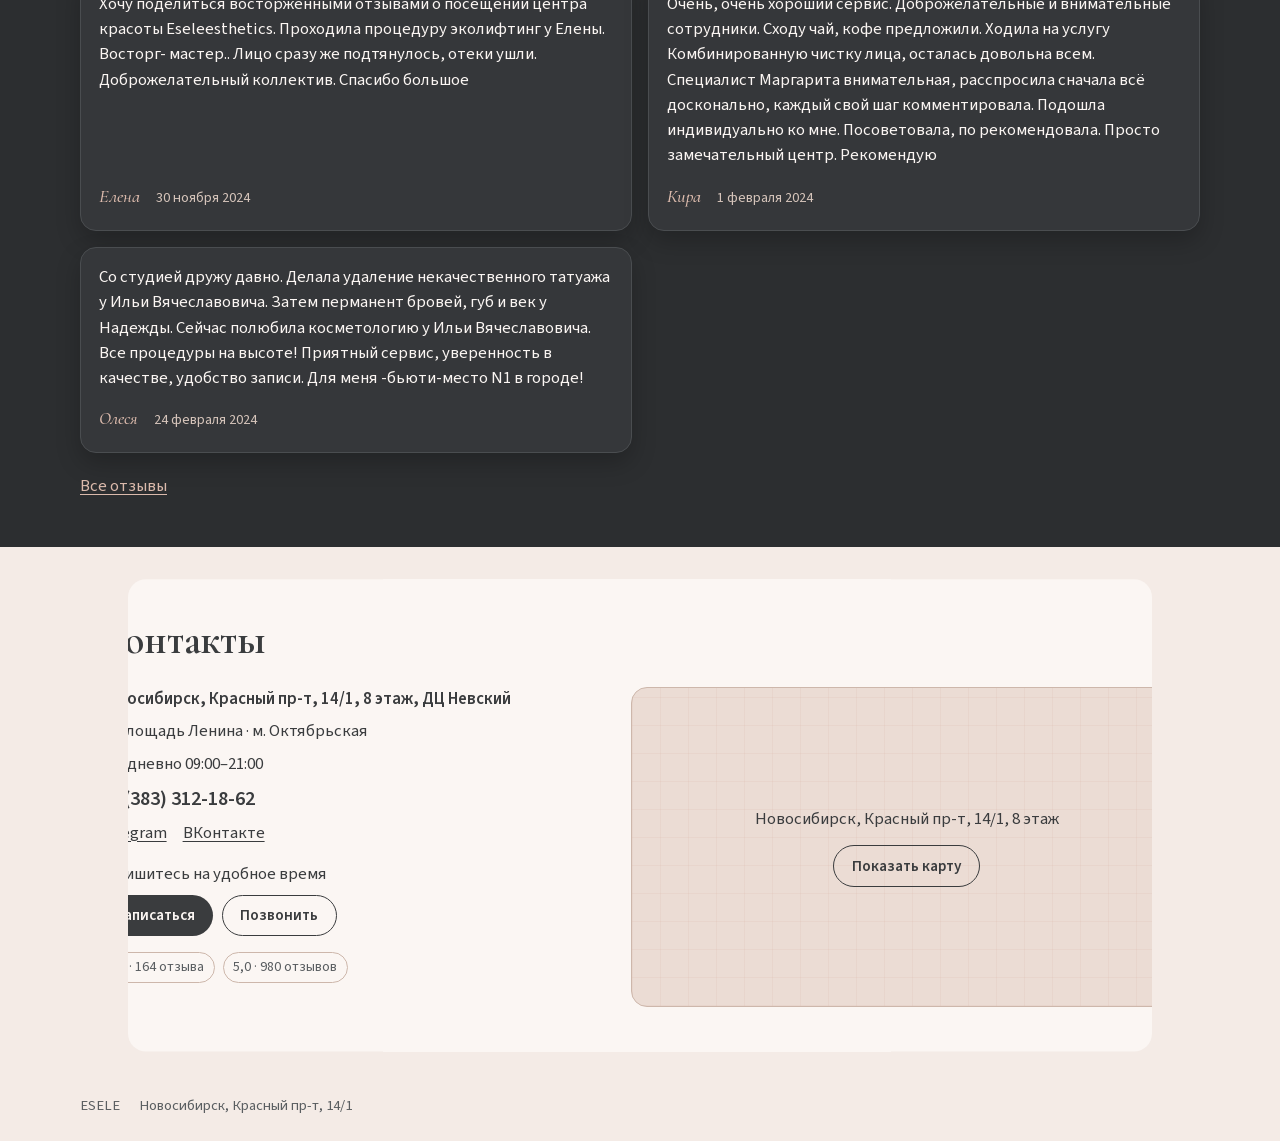
==== commit 45a67f47: "Demo site" ====
--- a/index.html
+++ b/index.html
@@ -22,6 +22,7 @@
 <a class="skip" href="#main">К содержанию</a>
 <div class="spot" aria-hidden="true"></div>
 
+<div class="top-fixed">
 <div class="demo" role="note">
   <p class="demo-line">ДЕМОНСТРАЦИЯ! НЕ ОФИЦИАЛЬНЫЙ САЙТ БИЗНЕСА</p>
   <nav class="switch" aria-label="Варианты макета">
@@ -41,11 +42,14 @@
     <a href="#reviews">Отзывы</a>
     <a href="#contacts">Контакты</a>
   </nav>
+  <div class="head-actions">
   <a class="btn btn-book" href="https://n72038.yclients.com/company/84862/personal/select-services?o=">Записаться</a>
   <button class="burger" type="button" aria-expanded="false" aria-controls="menu" aria-label="Открыть меню">
     <span></span><span></span>
   </button>
+  </div>
 </header>
+</div>
 
 <nav class="menu" id="menu" hidden>
   <a href="#about">О нас</a>
@@ -66,9 +70,11 @@
       <p class="visit" data-rv data-h="2">Перманентный макияж, косметология, уход за волосами, макияж и причёски, брови, ресницы и ногтевой сервис – в Новосибирске, на Красном проспекте.</p>
       <a class="btn btn-hero" href="https://n72038.yclients.com/company/84862/personal/select-services?o=">Записаться</a>
     </div>
+    <div class="hero-shot-wrap">
     <figure class="polaroid hero-shot" data-tilt data-pin data-rv data-h="1">
       <img src="img/work-nails-manicure.webp" alt="Геометрический маникюр с покрытием кошачий глаз" width="986" height="1200" fetchpriority="high">
     </figure>
+    </div>
     <ul class="facts">
       <li data-rv data-h="2"><span class="rule" aria-hidden="true"></span>Ежедневно 09:00–21:00</li>
       <li data-rv data-h="2"><span class="rule" aria-hidden="true"></span>Красный пр-т, 14/1, 8 этаж</li>
@@ -159,6 +165,7 @@
   <p class="motto-line" data-rv><span>Все для вашей красоты в одном месте.</span></p>
 
   <section class="reviews" id="reviews" data-tone="dark">
+    <div class="reviews-inner">
     <h2 data-words data-rv>Отзывы</h2>
     <div class="stack" data-stack>
       <blockquote class="card">
@@ -183,6 +190,7 @@
       </blockquote>
     </div>
     <p class="reviews-all"><a href="https://yandex.ru/maps/org/esele_esthetics_by_eselevich/1542896835/reviews/">Все отзывы</a></p>
+    </div>
   </section>
 
   <section class="contacts" id="contacts" data-panel>
--- a/css/styles.css
+++ b/css/styles.css
@@ -13,9 +13,11 @@
   --dark-2: #3A3C3E;
   --line: #CDB7AB;
   --top-h: 108px;
+  --gutter: 1rem;
   --ease: cubic-bezier(.16, 1, .3, 1);
   --radius: 18px;
   --max: 1120px;
+  --page-inline: max(var(--gutter), calc((100% - var(--max)) / 2));
 }
 *, *::before, *::after { box-sizing: border-box; }
 html, body { overflow-x: clip; }
@@ -88,21 +90,25 @@
 .skip:focus { top: calc(var(--top-h) + 8px); }
 
 /* Demo strip + header */
-.demo,
-.head {
+.top-fixed {
   position: fixed;
+  top: 0;
   left: 0;
   right: 0;
   z-index: 50;
 }
+.demo,
+.head {
+  position: relative;
+  padding-inline: var(--page-inline);
+}
 .demo {
-  top: 0;
   display: flex;
   align-items: center;
   justify-content: space-between;
   gap: .6rem;
   min-height: 36px;
-  padding: .25rem .8rem;
+  padding-block: .25rem;
   background: var(--ink);
   color: var(--cream);
   font-size: .68rem;
@@ -110,7 +116,11 @@
   text-transform: uppercase;
   line-height: 1.25;
 }
-.demo-line { margin: 0; }
+.demo-line {
+  margin: 0;
+  min-width: 0;
+  flex: 1 1 auto;
+}
 .switch { display: flex; gap: .4rem; flex-shrink: 0; }
 .switch a {
   color: var(--cream);
@@ -127,24 +137,31 @@
   border-color: var(--peach);
 }
 .head {
-  top: 36px;
   display: flex;
   align-items: center;
   gap: .7rem;
   min-height: 58px;
-  padding: .35rem .8rem;
+  padding-block: .35rem;
   background: rgba(251, 246, 243, .92);
   backdrop-filter: blur(8px);
   border-bottom: 1px solid var(--line);
 }
 .sign { display: flex; align-items: center; flex-shrink: 0; text-decoration: none; }
 .sign img { width: auto; height: 34px; }
+.head-actions {
+  display: flex;
+  align-items: center;
+  gap: .35rem;
+  margin-left: auto;
+  flex-shrink: 0;
+}
 .nav {
   display: none;
   gap: 1rem;
   margin-left: auto;
-  margin-right: .4rem;
+  margin-right: .2rem;
   font-size: .92rem;
+  align-items: center;
 }
 .nav a { text-decoration: none; color: var(--ink-soft); }
 .nav a:hover { color: var(--ink); }
@@ -178,7 +195,6 @@
   gap: 5px;
   width: 42px;
   height: 42px;
-  margin-left: .1rem;
   padding: 0;
   border: 0;
   background: transparent;
@@ -221,17 +237,16 @@
   .burger { display: none; }
   .menu { display: none !important; }
   .sign img { height: 40px; }
-  .demo { min-height: 38px; font-size: .72rem; padding-inline: 1.2rem; }
-  .head { padding-inline: 1.2rem; }
+  .demo { min-height: 38px; font-size: .72rem; }
 }
 
 
 @media (max-width: 420px) {
-  .demo { gap: .4rem; padding: .2rem .5rem; font-size: .58rem; letter-spacing: .02em; }
+  .demo { gap: .4rem; padding-block: .2rem; font-size: .58rem; letter-spacing: .02em; }
   .switch a { padding: .1rem .35rem; }
   .sign img { height: 28px; }
   .btn-book { padding: .42rem .7rem; font-size: .82rem; }
-  .head { padding: .3rem .55rem; min-height: 52px; gap: .45rem; }
+  .head { padding-block: .3rem; min-height: 52px; gap: .45rem; }
 }
 
 /* Hero */
@@ -239,7 +254,7 @@
   display: flex;
   flex-direction: column;
   gap: .7rem;
-  width: min(var(--max), calc(100% - 2rem));
+  width: min(var(--max), calc(100% - 2 * var(--gutter)));
   margin: 0 auto;
   padding: .45rem 0 1.2rem;
 }
@@ -279,9 +294,15 @@
   color: var(--ink-soft);
   font-size: .92rem;
 }
+.hero-shot-wrap {
+  width: min(176px, 52vw);
+  max-width: 100%;
+  padding: .55rem .7rem;
+  box-sizing: border-box;
+}
 .hero-shot {
-  width: min(160px, 46vw);
-  margin: .1rem 0 0;
+  width: 100%;
+  margin: 0;
   rotate: var(--tilt, 3deg);
 }
 .polaroid {
@@ -314,16 +335,24 @@
 @media (min-width: 720px) {
   .hero {
     display: grid;
-    grid-template-columns: 1fr min(280px, 34vw);
-    grid-template-areas: "copy shot" "facts shot";
-    gap: 1.2rem 2.5rem;
+    grid-template-columns: 1fr min(280px, 32vw);
+    grid-template-areas: "copy shot" "facts facts";
+    gap: 1.2rem 2rem;
     align-items: start;
     padding: 1.2rem 0 3rem;
     min-height: calc(100svh - var(--top-h) - 1.5rem);
   }
   .hero-copy { grid-area: copy; }
-  .hero-shot { grid-area: shot; width: 100%; margin-top: 1.2rem; rotate: var(--tilt, 3.5deg); }
-  .facts { grid-area: facts; grid-template-columns: repeat(3, 1fr); gap: 1rem; }
+  .hero-shot-wrap {
+    grid-area: shot;
+    width: 100%;
+    max-width: none;
+    justify-self: end;
+    padding: .75rem;
+    margin: 0;
+  }
+  .hero-shot { width: 100%; margin: 0; rotate: var(--tilt, 3.5deg); }
+  .facts { grid-area: facts; grid-template-columns: repeat(3, minmax(0, 1fr)); gap: 1rem; }
   h1 { font-size: clamp(2.8rem, 6vw, 4.6rem); max-width: 12ch; }
 }
 
@@ -333,7 +362,7 @@
 .gallery,
 .reviews,
 .contacts {
-  width: min(var(--max), calc(100% - 2rem));
+  width: min(var(--max), calc(100% - 2 * var(--gutter)));
   margin: 0 auto;
   padding: 2.4rem 0;
   scroll-margin-top: calc(var(--top-h) + 10px);
@@ -404,6 +433,7 @@
 .contacts h2 { margin-bottom: 1.1rem; }
 .stack { display: grid; gap: 12px; }
 .card {
+  margin: 0;
   background: var(--cream);
   border: 1px solid var(--line);
   border-radius: 16px;
@@ -417,7 +447,7 @@
   font-size: clamp(1.35rem, 3.5vw, 1.8rem);
 }
 @media (prefers-reduced-motion: no-preference) {
-  html.m-on .stack[data-stack] .card {
+  html.m-on .services .stack[data-stack] .card {
     position: sticky;
     top: calc(var(--top-h) + 12px);
   }
@@ -526,7 +556,7 @@
 }
 /* Motto band */
 .motto-line {
-  width: min(var(--max), calc(100% - 2rem));
+  width: min(var(--max), calc(100% - 2 * var(--gutter)));
   margin: .4rem auto 0;
   font-family: "Cormorant Garamond", Georgia, serif;
   font-style: italic;
@@ -540,36 +570,50 @@
 .reviews {
   width: 100%;
   max-width: none;
-  padding: 2.8rem 1rem 3rem;
+  padding: 2.8rem 0 3rem;
   background: var(--dark);
   color: var(--cream);
   margin: 2rem 0 0;
 }
-.reviews h2,
-.reviews .reviews-all,
+.reviews-inner {
+  width: min(var(--max), calc(100% - 2 * var(--gutter)));
+  margin: 0 auto;
+}
+.reviews h2 { margin: 0 0 1.1rem; }
 .reviews .stack {
-  width: min(var(--max), calc(100% - 0rem));
-  margin-left: auto;
-  margin-right: auto;
+  display: grid;
+  grid-template-columns: 1fr;
+  gap: 12px;
+  align-items: stretch;
 }
 .reviews .card {
+  display: flex;
+  flex-direction: column;
+  margin: 0;
   background: #35373A;
   border-color: #4A4D50;
   color: var(--cream);
   box-shadow: 0 10px 24px rgba(0, 0, 0, .22);
-}
-.reviews .card p { margin: 0 0 .9rem; }
+  padding: 1.1rem 1.15rem 1.2rem;
+  min-width: 0;
+}
+.reviews .card p { margin: 0 0 .9rem; flex: 1 1 auto; }
 .reviews .card footer {
   display: flex;
-  flex-wrap: wrap;
-  gap: .4rem 1rem;
+  flex-wrap: nowrap;
+  align-items: baseline;
+  gap: .6rem 1rem;
+  margin-top: auto;
   font-size: .9rem;
   color: #D5C4BA;
 }
 .reviews cite { font-style: italic; font-family: "Cormorant Garamond", Georgia, serif; font-size: 1.15rem; color: var(--peach); }
 .reviews time { font-style: normal; }
-.reviews-all { margin: 1.3rem auto 0; }
+.reviews-all { margin: 1.3rem 0 0; }
 .reviews-all a { color: var(--peach); }
+@media (min-width: 720px) {
+  .reviews .stack { grid-template-columns: 1fr 1fr; gap: 16px; }
+}
 
 /* Contacts */
 .contacts[data-panel] {
@@ -631,7 +675,7 @@
 }
 
 .foot {
-  width: min(var(--max), calc(100% - 2rem));
+  width: min(var(--max), calc(100% - 2 * var(--gutter)));
   margin: 0 auto;
   padding: 1.2rem 0 2rem;
   display: flex;
